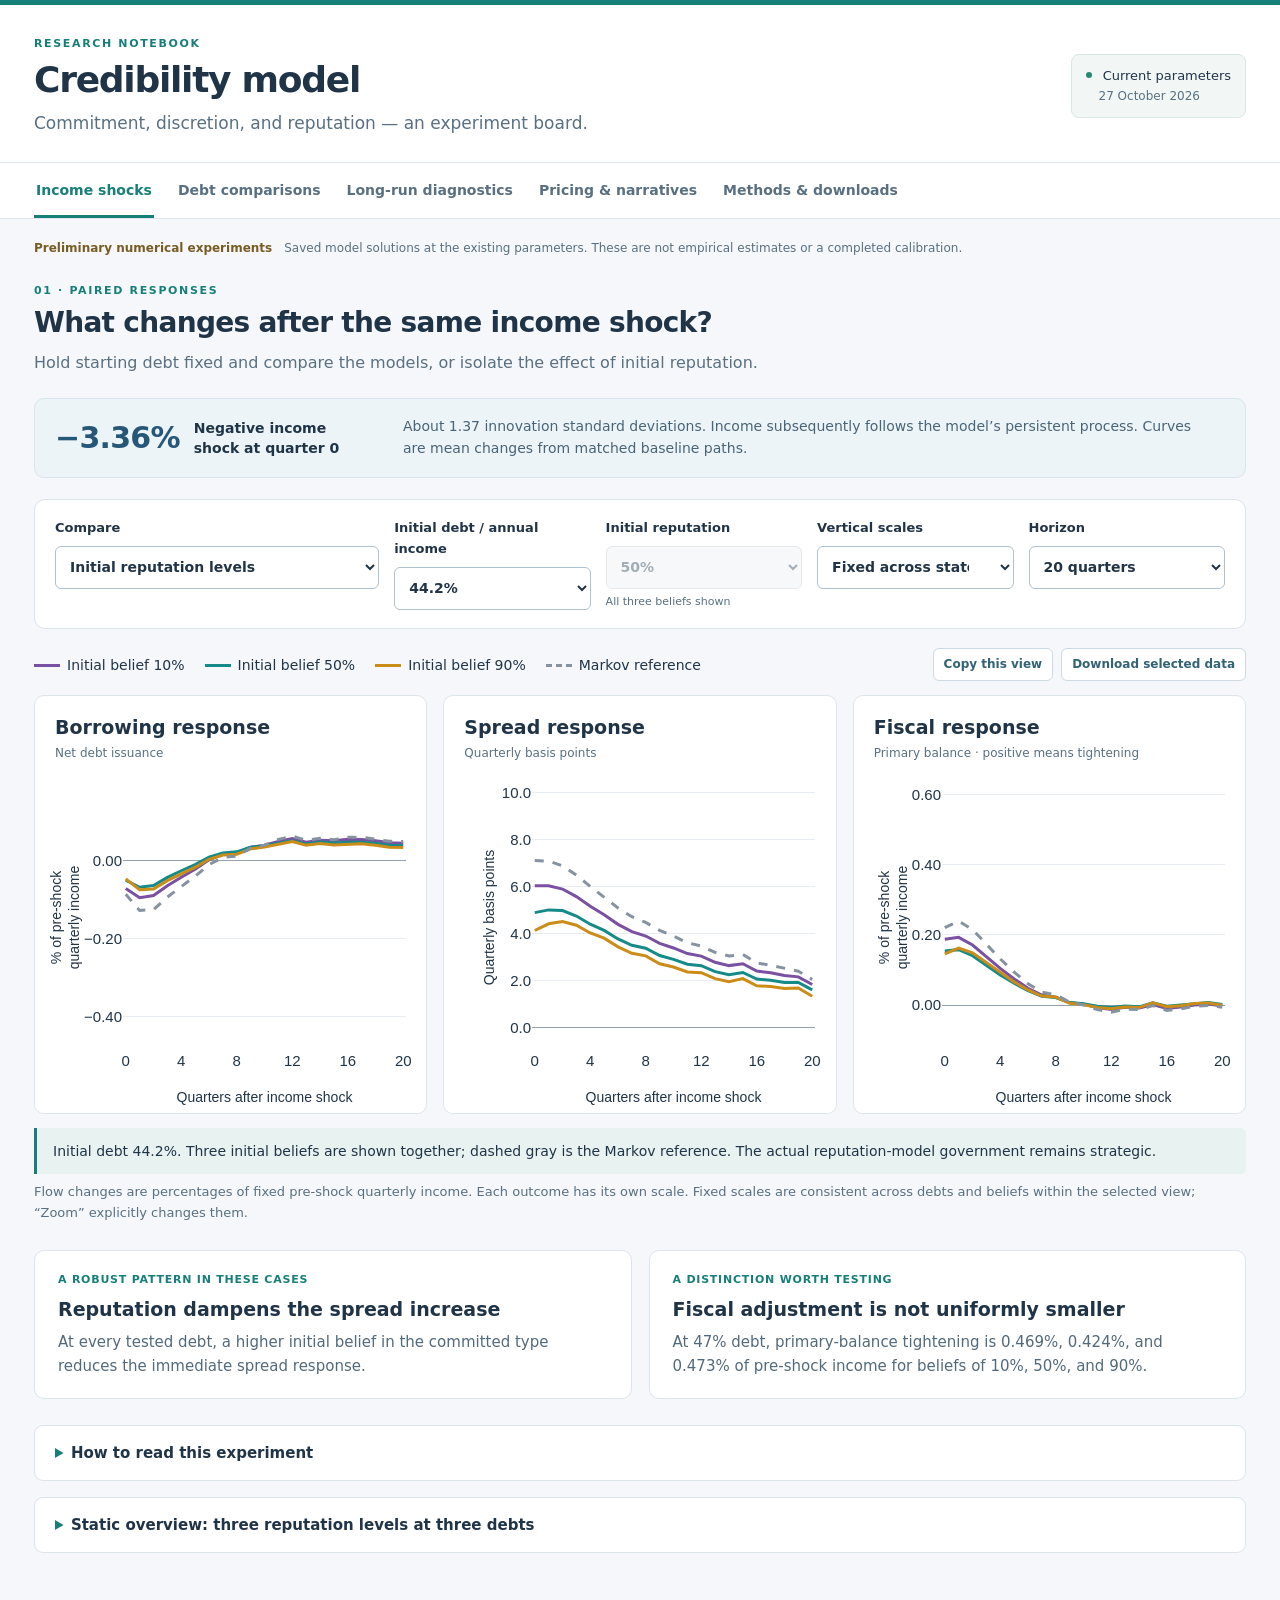
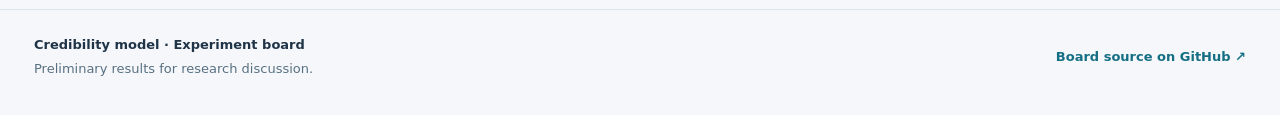
==== index.html @ 77ad1644 "Publish experiment board from 80be990a418547250fc3d5d554dd3ebe5ed566e9" ====
<!doctype html>
<html lang="en">
<head>
  <meta charset="utf-8">
  <meta name="viewport" content="width=device-width, initial-scale=1">
  <meta name="description" content="A research board comparing Ramsey commitment, Markov discretion, and reputation in a sovereign debt model.">
  <title>Credibility model · Experiment board</title>
  <link rel="stylesheet" href="assets/board.css">
  <script defer src="assets/plotly.min.js"></script>
  <script defer src="assets/board.js"></script>
</head>
<body>
  <a class="skip-link" href="#content">Skip to experiments</a>
  <header class="masthead">
    <div class="masthead-inner">
      <div><p class="eyebrow">RESEARCH NOTEBOOK</p><h1>Credibility model</h1><p class="lead">Commitment, discretion, and reputation — an experiment board.</p></div>
      <div class="version"><span class="status-dot"></span> Current parameters <span class="version-date" id="updated-date">27 October 2026</span></div>
    </div>
  </header>
  <nav class="section-nav" aria-label="Experiments">
    <div class="nav-inner" role="tablist" aria-label="Experiment sections">
      <button id="tab-shocks" role="tab" aria-controls="shocks" aria-selected="true" data-section="shocks">Income shocks</button>
      <button id="tab-debt" role="tab" aria-controls="debt-section" aria-selected="false" data-section="debt">Debt comparisons</button>
      <button id="tab-longrun" role="tab" aria-controls="longrun" aria-selected="false" data-section="longrun">Long-run diagnostics</button>
      <button id="tab-pricing" role="tab" aria-controls="pricing" aria-selected="false" data-section="pricing">Pricing &amp; narratives</button>
      <button id="tab-methods" role="tab" aria-controls="methods" aria-selected="false" data-section="methods">Methods &amp; downloads</button>
    </div>
  </nav>
  <main id="content">
    <div class="research-label"><span>Preliminary numerical experiments</span><p>Saved model solutions at the existing parameters. These are not empirical estimates or a completed calibration.</p></div>
    <div id="load-error" class="error" role="alert" hidden>The data could not be loaded. Please reload the page.</div>

    <section id="shocks" class="board-section" role="tabpanel" aria-labelledby="tab-shocks">
      <div class="section-heading"><div><p class="eyebrow">01 · PAIRED RESPONSES</p><h2>What changes after the same income shock?</h2><p>Hold starting debt fixed and compare the models, or isolate the effect of initial reputation.</p></div></div>
      <div class="shock-banner"><div><strong>−3.36%</strong><span>Negative income shock at quarter 0</span></div><p>About 1.37 innovation standard deviations. Income subsequently follows the model’s persistent process. Curves are mean changes from matched baseline paths.</p></div>
      <div class="controls" aria-label="Income shock controls">
        <label for="view">Compare<select id="view"><option value="reputation">Initial reputation levels</option><option value="models">Ramsey, Markov &amp; reputation</option></select></label>
        <label for="debt">Initial debt / annual income<select id="debt" disabled><option>Loading…</option></select></label>
        <label for="prior" id="prior-label">Initial reputation<select id="prior" disabled><option value="10">10%</option><option value="50" selected>50%</option><option value="90">90%</option></select><span class="control-help" id="prior-help">All three beliefs shown</span></label>
        <label for="scale">Vertical scales<select id="scale"><option value="fixed">Fixed across states</option><option value="zoom">Zoom to selected curves</option></select></label>
        <label for="horizon">Horizon<select id="horizon"><option value="20">20 quarters</option><option value="40">40 quarters</option></select></label>
      </div>
      <div class="chart-toolbar"><div class="legend" id="legend" aria-label="Chart legend"></div><div class="chart-actions"><button id="share-view" class="quiet-button" disabled>Copy this view</button><button id="download-selection" class="quiet-button" disabled>Download selected data</button></div></div>
      <div class="charts" aria-busy="true" id="chart-grid">
        <article class="chart-panel"><h3>Borrowing response</h3><p>Net debt issuance</p><div id="borrowing" class="plot" role="img" aria-label="Borrowing responses to the negative income shock"></div></article>
        <article class="chart-panel"><h3>Spread response</h3><p>Quarterly basis points</p><div id="spread" class="plot" role="img" aria-label="Spread responses to the negative income shock"></div></article>
        <article class="chart-panel"><h3>Fiscal response</h3><p>Primary balance · positive means tightening</p><div id="fiscal" class="plot" role="img" aria-label="Primary balance responses to the negative income shock"></div></article>
      </div>
      <p id="selection-summary" class="selection-summary" aria-live="polite">Loading saved responses…</p>
      <p class="units-note">Flow changes are percentages of fixed pre-shock quarterly income. Each outcome has its own scale. Fixed scales are consistent across debts and beliefs within the selected view; “Zoom” explicitly changes them.</p>
      <div class="insight-grid">
        <article class="insight"><span class="small-label">A robust pattern in these cases</span><h3>Reputation dampens the spread increase</h3><p>At every tested debt, a higher initial belief in the committed type reduces the immediate spread response.</p></article>
        <article class="insight"><span class="small-label">A distinction worth testing</span><h3>Fiscal adjustment is not uniformly smaller</h3><p>At 47% debt, primary-balance tightening is 0.469%, 0.424%, and 0.473% of pre-shock income for beliefs of 10%, 50%, and 90%.</p></article>
      </div>
      <details class="method-box"><summary>How to read this experiment</summary><div class="details-content"><p>Initial reputation is the perceived probability of the committed type. The simulated government stays strategic in the reputation model; beliefs update after quarter 0. Changing this belief does not change the government’s actual type.</p><p>Each case uses 2,000 paired paths, common future income draws, and unchanged equilibrium functions. Controls select saved simulations without interpolating between debts or beliefs. The primary resource balance is <em>y − c</em>; the model has no separate tax and government-spending instruments.</p><p>Ramsey preserves inherited commitments and has no implementation noise. Markov and reputation include implementation noise. Ramsey averages over debt-specific promise histories, so debt comparisons do not hold its entire state fixed. Its lowest-debt pool has 78 histories; spread means retain rare tails.</p></div></details>
      <details class="figure-box"><summary>Static overview: three reputation levels at three debts</summary><a href="assets/figures/reputation_by_initial_debt.png" target="_blank" rel="noopener"><img src="assets/figures/reputation_by_initial_debt.png" alt="Nine panels compare initial reputation beliefs of 10, 50, and 90 percent at three starting debts." loading="lazy"></a></details>
    </section>

    <section id="debt-section" class="board-section" role="tabpanel" aria-labelledby="tab-debt" hidden>
      <div class="section-heading"><div><p class="eyebrow">02 · STATE DEPENDENCE</p><h2>How does starting debt change the response?</h2><p>Five debt levels within the central comparison range: 41.9%, 43.0%, 44.2%, 45.8%, and 47.0% of annual income.</p></div></div>
      <div class="insight-grid"><article class="insight"><span class="small-label">Markov and reputation</span><h3>Higher debt amplifies the impact response</h3><p>At 50% initial reputation, higher debt brings a larger initial spread increase, less borrowing, and stronger fiscal tightening across the tested states.</p></article><article class="insight"><span class="small-label">Ramsey</span><h3>The pattern is irregular</h3><p>At 43.0% debt, 97.9% of sampled histories have no immediate issuance change. At 45.8%, initial tightening exceeds that at 47.0%. The economic or numerical cause remains unresolved.</p></article></div>
      <figure class="wide-figure"><a href="assets/figures/income_shock_by_initial_debt.png" target="_blank" rel="noopener"><img src="assets/figures/income_shock_by_initial_debt.png" alt="Borrowing, spread and primary balance responses for five initial debts, with one column per model." loading="lazy"></a><figcaption>Same negative 3.36% income shock. Columns identify models; colors identify initial debt. Reputation starts at 50%.</figcaption></figure>
      <details class="figure-box"><summary>Compare the immediate responses directly</summary><a href="assets/figures/income_shock_impact_by_debt.png" target="_blank" rel="noopener"><img src="assets/figures/income_shock_impact_by_debt.png" alt="Impact responses plotted against the five simulated initial debt levels." loading="lazy"></a></details>
      <details class="figure-box"><summary>Cash financing and consumption</summary><a href="assets/figures/income_shock_fiscal_detail.png" target="_blank" rel="noopener"><img src="assets/figures/income_shock_fiscal_detail.png" alt="Cash financing and consumption responses at three initial debt levels." loading="lazy"></a></details>
      <p class="units-note">Debt changes also change the distribution of inherited Ramsey promises. Exact debt conditioning and the solution grid may matter; the figures do not establish a general monotonicity result.</p>
    </section>

    <section id="longrun" class="board-section" role="tabpanel" aria-labelledby="tab-longrun" hidden>
      <div class="section-heading"><div><p class="eyebrow">03 · SUPPORT &amp; CONVERGENCE</p><h2>Where do the simulated economies spend their time?</h2><p>Long-run diagnostics from different starting debts, incomes, and beliefs.</p></div></div>
      <div class="callout"><strong>Common central debt range: about 40.0–47.7%</strong><p>This is the overlap of the central 90% marginal debt ranges across Ramsey, Markov, and both permanent reputation types.</p></div>
      <div class="table-card"><h3>Long-run numerical means</h3><p>Selected reference starts; final 2,000 of 4,000 quarters across 32 paths.</p><div class="table-scroll"><table><thead><tr><th scope="col">Model / permanent type</th><th scope="col">Mean debt<br><span>% annual income</span></th><th scope="col">Mean spread<br><span>quarterly bp</span></th><th scope="col">Central 90% debt range<br><span>% annual income</span></th></tr></thead><tbody id="longrun-table"></tbody></table></div></div>
      <figure class="wide-figure"><a href="assets/figures/long_run_support_and_conditional_spreads.png" target="_blank" rel="noopener"><img src="assets/figures/long_run_support_and_conditional_spreads.png" alt="Long-run debt distributions and spreads conditional on debt and middle income." loading="lazy"></a><figcaption>The strategic reputation case approaches Markov as its type is learned. The committed-type case remains distinct.</figcaption></figure>
      <details class="method-box"><summary>What convergence does—and does not—establish</summary><div class="details-content"><p>Under common draws, tested initial conditions numerically converge within each regime and permanent type. This is evidence of forgetting the tested starting conditions. It is not a proof of ergodicity, uniqueness, or common support of the full state vector.</p><p>The shock experiment’s 10%, 50%, and 90% initial reputation beliefs describe learning transitions. They are not the strategic government’s asymptotic posterior.</p></div></details>
      <details class="figure-box"><summary>Earlier transition experiment: 500 paired paths</summary><a href="assets/figures/transition_comparison.png" target="_blank" rel="noopener"><img src="assets/figures/transition_comparison.png" alt="Finite-horizon model trajectories and learning paths for different government types." loading="lazy"></a></details>
    </section>

    <section id="pricing" class="board-section" role="tabpanel" aria-labelledby="tab-pricing" hidden>
      <div class="section-heading"><div><p class="eyebrow">04 · TOWARD MEASUREMENT</p><h2>Connect model states to observable behavior</h2><p>State-contingent pricing and an illustrative bridge between type beliefs and delivery.</p></div></div>
      <div class="insight-grid"><article class="insight"><span class="small-label">Prices at a given state</span><h3>Beliefs affect expected spreads</h3><p>At median income and roughly 45% debt, expected strategic-reputation spreads are 28.25, 18.84, and 12.10 quarterly basis points at beliefs of 10%, 50%, and 90%.</p></article><article class="insight"><span class="small-label">Narrative measurement</span><h3>A type belief is not a delivery probability</h3><p>Observable adherence also depends on the policy rule, incentives, state, and implementation noise. No mapping to observed narrative categories has yet been estimated.</p></article></div>
      <figure class="wide-figure"><a href="assets/figures/state_and_measurement_implications.png" target="_blank" rel="noopener"><img src="assets/figures/state_and_measurement_implications.png" alt="Expected spreads by debt at three reputation beliefs and an illustrative comparison of beliefs with delivery probabilities." loading="lazy"></a><figcaption>The delivery band is illustrative. This is a measurement-design exercise, not a fitted narrative credibility index.</figcaption></figure>
      <details class="method-box"><summary>Scope of the pricing result</summary><div class="details-content"><p>The result concerns confidence in the model’s particular committed rule. It is not a universal statement that credibility always lowers spreads. A reversal at 65% debt appears in the state exercise, but that debt level is a rare stress-state counterfactual outside the central range used here.</p></div></details>
    </section>

    <section id="methods" class="board-section" role="tabpanel" aria-labelledby="tab-methods" hidden>
      <div class="section-heading"><div><p class="eyebrow">05 · REPRODUCIBILITY</p><h2>Methods, figures, and data</h2><p>Inspect the experiment definitions and download the outputs behind the board.</p></div></div>
      <div class="method-grid"><article class="method-card"><h3>What remains fixed</h3><p>The supplied parameterization and saved equilibrium functions. No new calibration or equilibrium solve was used for these comparisons.</p></article><article class="method-card"><h3>What is checked</h3><p>Paired accounting identities, equivalence with native simulation paths, Ramsey price promises, and independent reconstruction of impact statistics.</p></article><article class="method-card"><h3>What is uncertain</h3><p>Numerical approximation, rare Ramsey tails, and history-pool sampling. Monte Carlo standard errors exclude parameter and empirical uncertainty.</p></article></div>
      <details class="method-box" open><summary>Definitions and comparability</summary><div class="details-content"><p><strong>Borrowing:</strong> net face issuance, <em>b′ − (1 − δ)b</em>. <strong>Cash financing:</strong> <em>q[b′ − (1 − δ)b]</em>. <strong>Primary resource balance:</strong> <em>y − c</em>. The latter is the fiscal adjustment measure; tax and spending instruments are not separate model choices.</p><p><strong>Units:</strong> debt is scaled by annual income; response flows use fixed pre-shock quarterly income; diagnostic spreads use quarterly basis points. The original slide simulation series uses different spread units and should not be read as these diagnostic basis points.</p><p><strong>Cross-model comparison:</strong> Ramsey has inherited commitment promises and no implementation noise. Markov and reputation include implementation noise. The experiment compares the supplied models rather than isolating commitment while holding every other model feature fixed.</p><p><strong>Income shock:</strong> the middle income node is replaced at impact by the adjacent lower node, a 3.36056% decline (1.367 innovation standard deviations in logs). Future paths use the original discrete transition matrix and coupled draws.</p></div></details>
      <details class="method-box"><summary>Current parameterization</summary><div class="details-content"><p>The model period is a quarter. The values below describe the saved solution used throughout this board.</p><div class="table-scroll"><table class="parameter-table"><thead><tr><th scope="col">Parameter</th><th scope="col">Value</th></tr></thead><tbody id="parameters-table"></tbody></table></div><p id="committed-rule"></p></div></details>
      <div class="downloads-heading"><h3>Download the experiments</h3><p>CSV for analysis, PDF/PNG for discussion, and notes for assumptions and checks. <a href="downloads/experiment-data.zip" download>Download the data bundle (ZIP)</a>.</p></div><div id="downloads" class="download-groups"></div>
      <details class="method-box"><summary>Slide replication and source version</summary><div class="details-content"><p>All nine figure PDFs and two table fragments were reproduced from the supplied solution. Original scatter sampling was unavailable, so the replacement is seeded. The original figures named <em>zeta</em> plot <em>1 − ζ</em> while retaining the source label.</p><dl class="source-meta"><dt>Julia version</dt><dd id="julia-version">1.13.3</dd><dt>Saved solution SHA-256</dt><dd><code id="solution-hash"></code></dd></dl></div></details>
    </section>
  </main>
  <footer><div><strong>Credibility model · Experiment board</strong><p>Preliminary results for research discussion.</p></div><a href="https://github.com/aperaltaalva/credibility-experiments" target="_blank" rel="noopener">Board source on GitHub <span aria-hidden="true">↗</span></a></footer>
  <div id="toast" role="status" aria-live="polite"></div>
</body>
</html>
---- assets/board.css ----
:root{--ink:#203448;--muted:#587082;--line:#dce5eb;--paper:#fff;--bg:#f5f7fa;--accent:#167f79;--soft:#e8f3f1}
*{box-sizing:border-box}html{scroll-behavior:smooth}body{margin:0;background:var(--bg);color:var(--ink);font:16px/1.6 system-ui,-apple-system,BlinkMacSystemFont,"Segoe UI",sans-serif}button,select{font:inherit}a{color:#156f84;text-underline-offset:3px}button,a,select,summary{touch-action:manipulation}button:focus-visible,a:focus-visible,select:focus-visible,summary:focus-visible{outline:3px solid #e2aa35;outline-offset:4px}[hidden]{display:none!important}.skip-link{position:absolute;top:-60px;left:20px;background:#fff;padding:10px;z-index:10}.skip-link:focus{top:10px}
.masthead{background:#fff;border-top:5px solid var(--accent);border-bottom:1px solid var(--line)}.masthead-inner{max-width:1540px;margin:auto;padding:30px 34px 25px;display:flex;justify-content:space-between;gap:25px;align-items:center}.eyebrow{font-size:11px;font-weight:750;letter-spacing:.15em;color:var(--accent);margin:0 0 6px}h1{font-size:36px;line-height:1.15;letter-spacing:-.035em;margin:0 0 10px}h2{font-size:28px;line-height:1.25;letter-spacing:-.025em;margin:0 0 10px}h3{font-size:19px;line-height:1.4;margin:0 0 8px}p{margin:0 0 14px}.lead{font-size:17px;color:var(--muted);margin:0}.version{font-size:13px;white-space:nowrap;background:#f2f7f5;border:1px solid #d9e8e0;border-radius:8px;padding:11px 14px}.version-date{display:block;margin-left:13px;color:var(--muted);font-size:12px}.status-dot{display:inline-block;background:#258a72;width:6px;height:6px;border-radius:50%;margin-right:7px;vertical-align:2px}
.section-nav{position:sticky;top:0;z-index:5;background:rgba(255,255,255,.97);border-bottom:1px solid var(--line)}.nav-inner{max-width:1540px;margin:auto;padding:0 34px;display:flex;gap:22px;overflow:auto}.nav-inner button{border:0;border-bottom:3px solid transparent;background:none;padding:16px 2px 13px;color:var(--muted);white-space:nowrap;font-weight:600;font-size:14px;cursor:pointer}.nav-inner button[aria-selected=true]{color:var(--accent);border-bottom-color:var(--accent)}.nav-inner button:hover{color:var(--ink)}main{max-width:1540px;margin:auto;padding:20px 34px 56px}.research-label{display:flex;gap:12px;align-items:baseline;font-size:12px;margin-bottom:24px;color:var(--muted)}.research-label span{font-weight:700;color:#785c23;white-space:nowrap}.research-label p{margin:0}.section-heading{display:flex;justify-content:space-between;gap:25px;margin:0 0 22px}.section-heading p:last-child{color:var(--muted);margin:0;max-width:900px}.shock-banner{display:flex;align-items:center;gap:28px;background:#edf4f8;border:1px solid #d8e5ee;border-radius:10px;padding:15px 20px;margin-bottom:21px}.shock-banner>div{display:flex;align-items:center;gap:14px;min-width:320px}.shock-banner strong{font-size:30px;letter-spacing:-.025em;font-variant-numeric:tabular-nums;white-space:nowrap;color:#275778}.shock-banner span{font-size:14px;line-height:1.45;font-weight:650;max-width:160px}.shock-banner p{font-size:14px;color:#486477;line-height:1.55;margin:0;max-width:790px}
.controls{display:flex;gap:15px;align-items:flex-start;flex-wrap:wrap;border:1px solid var(--line);border-radius:11px;padding:18px 20px;background:#fff}.controls label{display:block;font-size:13px;font-weight:650;flex:1;min-width:145px}.controls label:first-child{flex:1.65;min-width:225px}.controls label:nth-child(2){min-width:190px}.controls select{display:block;width:100%;min-height:43px;margin-top:7px;padding:8px 28px 8px 10px;border:1px solid #afc0ce;border-radius:6px;color:var(--ink);background:#fff;font-size:14px;cursor:pointer}.controls select:disabled{background:#f3f6f8;color:#7c8c98;border-color:#dae2e8;cursor:default}.control-help{display:block;font-size:11px;color:var(--muted);font-weight:400;margin-top:4px}.chart-toolbar{display:flex;align-items:center;justify-content:space-between;gap:18px;flex-wrap:wrap;margin:18px 0 13px;min-height:35px}.legend{display:flex;gap:20px;flex-wrap:wrap;font-size:14px}.legend span{white-space:nowrap}.swatch{display:inline-block;width:26px;border-top:3px solid;vertical-align:middle;margin-right:7px}.chart-actions{display:flex;gap:8px;flex-wrap:wrap}.quiet-button{color:#316275;font-size:12px;font-weight:600;background:#fff;border:1px solid #cddae3;border-radius:6px;padding:6px 10px;cursor:pointer}.quiet-button:hover{background:#ecf3f7}.quiet-button:disabled{opacity:.45;cursor:default}.charts{display:grid;grid-template-columns:repeat(3,minmax(0,1fr));gap:16px}.chart-panel{background:#fff;border:1px solid var(--line);border-radius:10px;overflow:hidden;min-width:0}.chart-panel h3{margin:18px 20px 0;font-size:19px}.chart-panel>p{color:var(--muted);font-size:12px;line-height:1.4;margin:4px 20px 0;min-height:18px}.plot{width:100%;height:350px}.selection-summary{margin:14px 0 8px;padding:12px 16px;background:var(--soft);border-left:3px solid var(--accent);border-radius:0 5px 5px 0;font-size:14px}.units-note{font-size:13px;color:var(--muted);line-height:1.6;margin:0 0 24px}
.insight-grid{display:grid;grid-template-columns:1fr 1fr;gap:17px;margin:26px 0}.insight{padding:20px 23px;background:#fff;border:1px solid var(--line);border-radius:10px}.small-label{display:block;font-size:11px;font-weight:700;text-transform:uppercase;letter-spacing:.07em;color:var(--accent);margin-bottom:7px}.insight p{font-size:15px;color:#526a7c;margin:0}.insight h3{font-size:19px}.method-box,.figure-box{margin-top:16px;background:#fff;border:1px solid var(--line);border-radius:9px;overflow:hidden}summary{font-weight:650;font-size:15px;cursor:pointer;padding:15px 20px}summary::marker{color:var(--accent)}.details-content{padding:0 22px 7px;color:#4f6679;font-size:15px;max-width:1150px}.details-content strong{color:var(--ink)}.wide-figure{background:#fff;border:1px solid var(--line);border-radius:10px;padding:10px;margin:24px 0;overflow:hidden}.wide-figure img,.figure-box img{display:block;width:100%;height:auto}.wide-figure figcaption{font-size:13px;color:var(--muted);padding:8px 13px 5px}.figure-box>a{display:block;padding:0 10px 10px}.callout{background:var(--soft);border:1px solid #d0e4df;border-radius:10px;padding:18px 23px;margin:25px 0}.callout strong{font-size:20px;font-weight:650}.callout p{margin:5px 0 0;font-size:15px;color:#52706f}.table-card{border:1px solid var(--line);border-radius:10px;background:#fff;padding:23px;margin:25px 0}.table-card>p{font-size:14px;color:var(--muted)}.table-scroll{overflow:auto}table{border-collapse:collapse;width:100%;font-variant-numeric:tabular-nums;text-align:right;font-size:15px}th,td{padding:13px 16px;border-bottom:1px solid #e3e9ee}th{background:#f4f7fa;font-weight:650;line-height:1.4;font-size:14px}th span{font-size:12px;font-weight:400;color:var(--muted)}th:first-child,td:first-child{text-align:left}tbody tr:last-child td{border-bottom:0}.method-grid{display:grid;grid-template-columns:repeat(3,1fr);gap:18px;margin:24px 0}.method-card{border-top:3px solid #bed5de;background:white;padding:20px 22px;border-radius:0 0 9px 9px}.method-card p{color:var(--muted);font-size:15px;margin:0}.downloads-heading{margin:32px 0 19px}.downloads-heading h3{font-size:23px}.downloads-heading p{color:var(--muted);font-size:15px}.download-groups{display:grid;grid-template-columns:repeat(2,minmax(0,1fr));gap:18px}.download-group{background:#fff;border:1px solid var(--line);border-radius:10px;padding:20px 22px}.download-group h4{font-size:16px;margin:0 0 12px}.download-group ul{padding:0;margin:0;list-style:none}.download-group li{border-top:1px solid #edf1f4}.download-group a{display:flex;gap:15px;justify-content:space-between;align-items:center;padding:10px 0;font-size:14px;text-decoration:none}.download-group a:hover span:first-child{text-decoration:underline}.file-kind{font-size:10px;font-weight:750;letter-spacing:.06em;color:#6a7f8f;border:1px solid #dce5eb;padding:2px 5px;border-radius:3px;flex-shrink:0}.source-meta{display:grid;grid-template-columns:180px 1fr;gap:12px;font-size:13px}.source-meta dt{font-weight:600}.source-meta dd{margin:0}.source-meta code{word-break:break-all;font-size:12px}.error{background:#fff2ee;border:1px solid #e0a18f;color:#85452f;padding:15px 20px;border-radius:8px;margin:0 0 20px}footer{display:flex;justify-content:space-between;gap:25px;max-width:1540px;margin:auto;border-top:1px solid var(--line);padding:25px 34px 35px;font-size:13px;color:var(--muted)}footer strong{color:var(--ink);font-size:13px}footer p{margin:3px 0 0}footer>a{align-self:center;font-weight:600;text-decoration:none}#toast{position:fixed;bottom:25px;left:50%;transform:translateX(-50%);background:#203448;color:white;border-radius:7px;padding:10px 18px;font-size:14px;z-index:20;box-shadow:0 6px 30px #10253b25;opacity:0;pointer-events:none;transition:opacity .15s}#toast.visible{opacity:1}
@media(min-width:1450px){.plot{height:385px}}@media(max-width:1100px){.masthead-inner{padding:25px 24px}.nav-inner{padding:0 24px;gap:20px}main{padding:20px 24px 45px}.charts{grid-template-columns:1fr;max-width:850px;margin:0 auto}.chart-panel h3{font-size:20px}.chart-panel>p{font-size:13px}.plot{height:350px}.shock-banner{align-items:flex-start}.shock-banner>div{min-width:260px}.controls label{flex:1 1 26%}.controls label:first-child{flex:1 1 43%}.controls label:nth-child(2){flex:1 1 42%}.method-grid{grid-template-columns:1fr}.research-label{display:block}.research-label p{margin-top:2px}.legend{font-size:14px}.chart-toolbar{gap:12px}.source-meta{grid-template-columns:1fr}.source-meta dd{margin-top:-9px}footer{padding:24px}}
@media(max-width:650px){h1{font-size:30px}h2{font-size:25px}.masthead-inner{padding:22px 18px;display:block}.version{display:inline-flex;gap:6px;padding:5px 9px;margin-top:16px;align-items:center;font-size:11px}.version-date{display:inline;margin-left:7px;font-size:11px}.status-dot{margin:0}.lead{font-size:15px}.nav-inner{padding:0 18px;gap:18px}.nav-inner button{font-size:13px;padding:14px 0 11px}main{padding:16px 17px 35px}.research-label{font-size:11px;margin-bottom:22px}.shock-banner{display:block;padding:14px 17px}.shock-banner>div{min-width:0;margin-bottom:9px}.shock-banner strong{font-size:29px}.shock-banner span{max-width:none;font-size:13px}.shock-banner p{font-size:13px}.controls{padding:15px;gap:12px}.controls label,.controls label:first-child,.controls label:nth-child(2){flex:1 1 45%;min-width:130px;font-size:12px}.controls label:first-child{flex-basis:100%}.controls select{font-size:13px}.control-help{font-size:10px}.chart-toolbar{margin-top:17px}.legend{gap:9px 15px;font-size:12px}.swatch{width:19px;margin-right:5px}.chart-actions{gap:7px}.plot{height:335px}.chart-panel h3{font-size:19px}.chart-panel>p{font-size:11px}.insight-grid,.download-groups{grid-template-columns:1fr}.insight{padding:18px 20px}.insight p{font-size:14px}.insight h3{font-size:18px}.selection-summary{font-size:13px}.units-note{font-size:12px}.table-card{padding:17px 10px}.table-card>h3,.table-card>p{padding:0 6px}table{min-width:650px}th,td{padding:12px 13px}.callout{padding:17px}.callout strong{font-size:18px}.callout p{font-size:14px}.wide-figure{padding:3px}.wide-figure figcaption{font-size:12px;padding:7px 10px}.details-content{font-size:14px;padding:0 18px 5px}summary{font-size:14px;padding:14px 17px}footer{padding:23px 18px;display:block}footer>a{display:inline-block;margin-top:15px}}
.parameter-table{max-width:760px;min-width:0;margin-bottom:18px}.parameter-table th,.parameter-table td{padding:9px 14px}
@media(prefers-reduced-motion:reduce){html{scroll-behavior:auto}*{transition:none!important}}
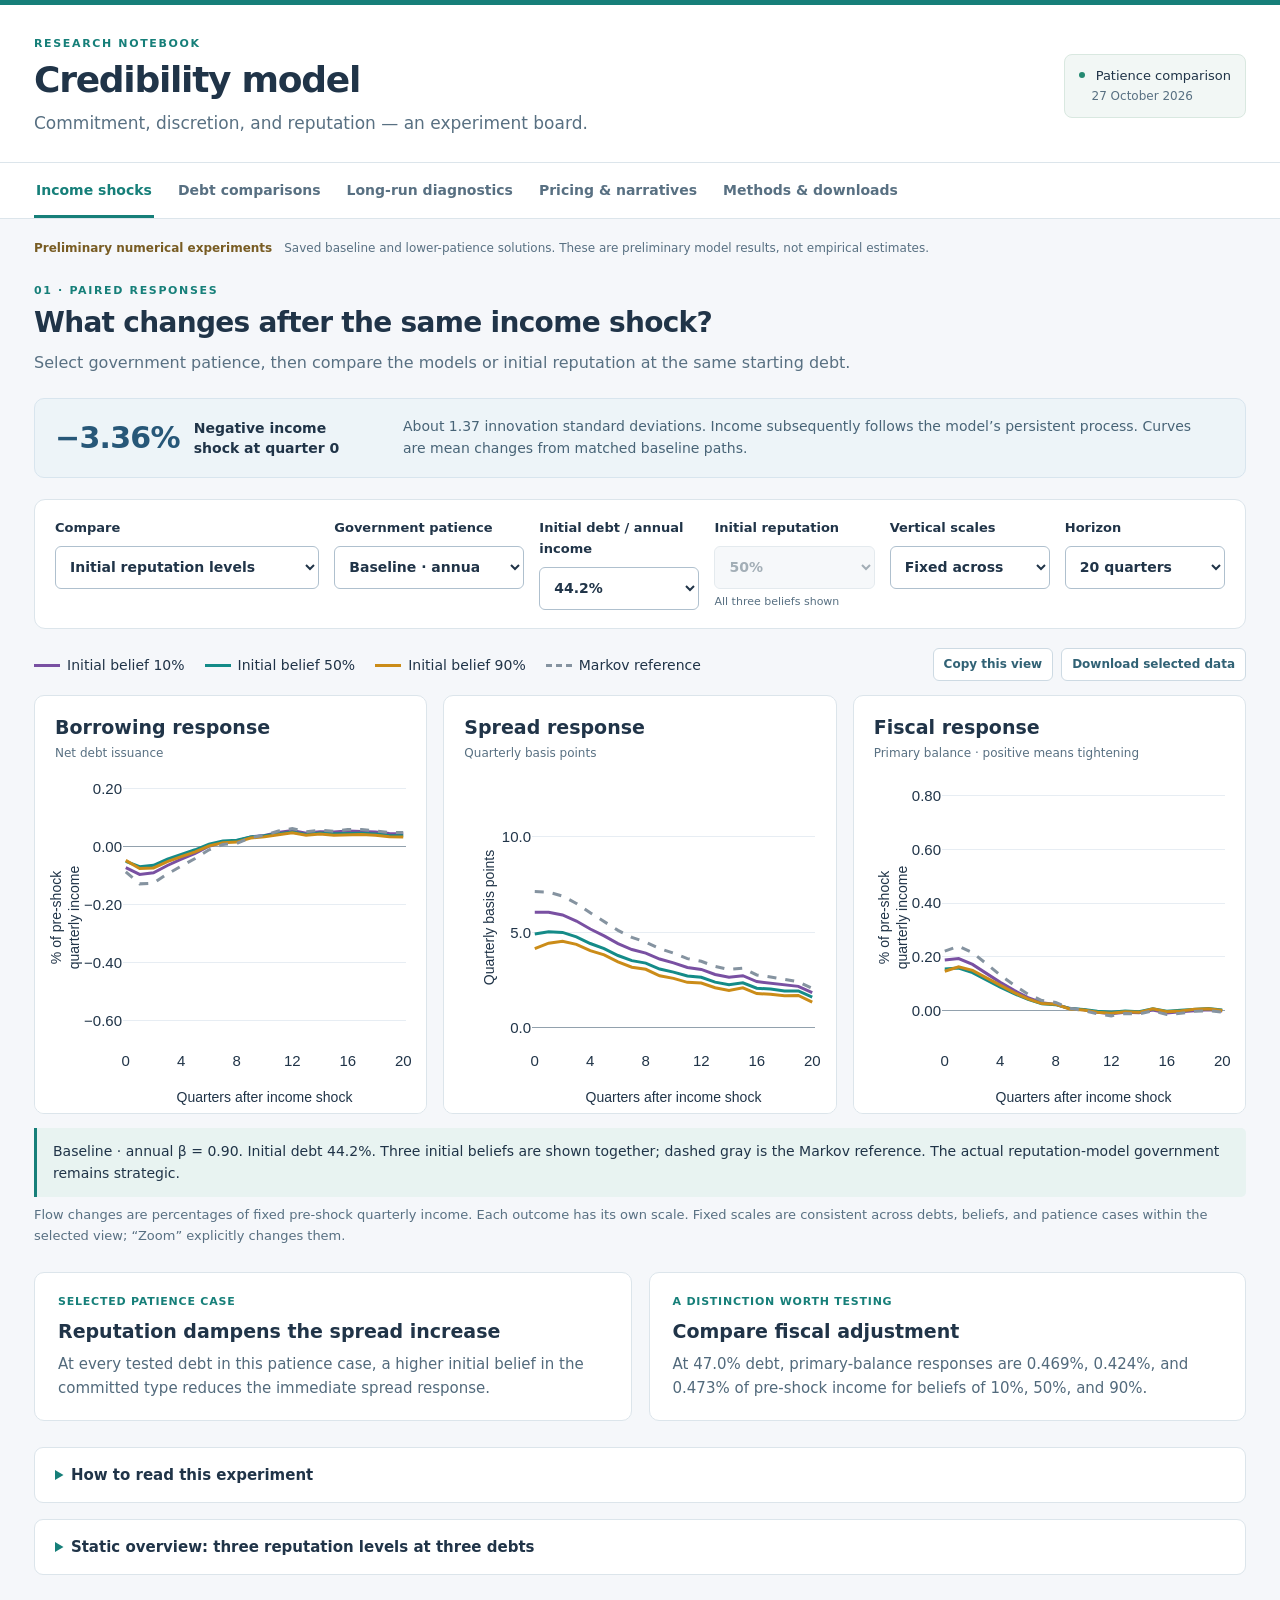
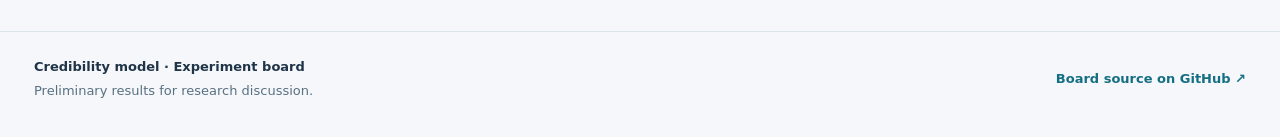
==== commit 5e0f8a93: "Publish experiment board from 41650ba897b3ca0340942efc515d532730ca6b58" ====
--- a/index.html
+++ b/index.html
@@ -14,7 +14,7 @@
   <header class="masthead">
     <div class="masthead-inner">
       <div><p class="eyebrow">RESEARCH NOTEBOOK</p><h1>Credibility model</h1><p class="lead">Commitment, discretion, and reputation — an experiment board.</p></div>
-      <div class="version"><span class="status-dot"></span> Current parameters <span class="version-date" id="updated-date">27 October 2026</span></div>
+      <div class="version"><span class="status-dot"></span> Patience comparison <span class="version-date" id="updated-date">27 October 2026</span></div>
     </div>
   </header>
   <nav class="section-nav" aria-label="Experiments">
@@ -27,17 +27,18 @@
     </div>
   </nav>
   <main id="content">
-    <div class="research-label"><span>Preliminary numerical experiments</span><p>Saved model solutions at the existing parameters. These are not empirical estimates or a completed calibration.</p></div>
+    <div class="research-label"><span>Preliminary numerical experiments</span><p>Saved baseline and lower-patience solutions. These are preliminary model results, not empirical estimates.</p></div>
     <div id="load-error" class="error" role="alert" hidden>The data could not be loaded. Please reload the page.</div>
 
     <section id="shocks" class="board-section" role="tabpanel" aria-labelledby="tab-shocks">
-      <div class="section-heading"><div><p class="eyebrow">01 · PAIRED RESPONSES</p><h2>What changes after the same income shock?</h2><p>Hold starting debt fixed and compare the models, or isolate the effect of initial reputation.</p></div></div>
+      <div class="section-heading"><div><p class="eyebrow">01 · PAIRED RESPONSES</p><h2>What changes after the same income shock?</h2><p>Select government patience, then compare the models or initial reputation at the same starting debt.</p></div></div>
       <div class="shock-banner"><div><strong>−3.36%</strong><span>Negative income shock at quarter 0</span></div><p>About 1.37 innovation standard deviations. Income subsequently follows the model’s persistent process. Curves are mean changes from matched baseline paths.</p></div>
       <div class="controls" aria-label="Income shock controls">
         <label for="view">Compare<select id="view"><option value="reputation">Initial reputation levels</option><option value="models">Ramsey, Markov &amp; reputation</option></select></label>
+        <label for="patience">Government patience<select id="patience" disabled><option>Loading…</option></select></label>
         <label for="debt">Initial debt / annual income<select id="debt" disabled><option>Loading…</option></select></label>
         <label for="prior" id="prior-label">Initial reputation<select id="prior" disabled><option value="10">10%</option><option value="50" selected>50%</option><option value="90">90%</option></select><span class="control-help" id="prior-help">All three beliefs shown</span></label>
-        <label for="scale">Vertical scales<select id="scale"><option value="fixed">Fixed across states</option><option value="zoom">Zoom to selected curves</option></select></label>
+        <label for="scale">Vertical scales<select id="scale"><option value="fixed">Fixed across cases</option><option value="zoom">Zoom to selected curves</option></select></label>
         <label for="horizon">Horizon<select id="horizon"><option value="20">20 quarters</option><option value="40">40 quarters</option></select></label>
       </div>
       <div class="chart-toolbar"><div class="legend" id="legend" aria-label="Chart legend"></div><div class="chart-actions"><button id="share-view" class="quiet-button" disabled>Copy this view</button><button id="download-selection" class="quiet-button" disabled>Download selected data</button></div></div>
@@ -47,26 +48,29 @@
         <article class="chart-panel"><h3>Fiscal response</h3><p>Primary balance · positive means tightening</p><div id="fiscal" class="plot" role="img" aria-label="Primary balance responses to the negative income shock"></div></article>
       </div>
       <p id="selection-summary" class="selection-summary" aria-live="polite">Loading saved responses…</p>
-      <p class="units-note">Flow changes are percentages of fixed pre-shock quarterly income. Each outcome has its own scale. Fixed scales are consistent across debts and beliefs within the selected view; “Zoom” explicitly changes them.</p>
+      <p class="units-note">Flow changes are percentages of fixed pre-shock quarterly income. Each outcome has its own scale. Fixed scales are consistent across debts, beliefs, and patience cases within the selected view; “Zoom” explicitly changes them.</p>
       <div class="insight-grid">
-        <article class="insight"><span class="small-label">A robust pattern in these cases</span><h3>Reputation dampens the spread increase</h3><p>At every tested debt, a higher initial belief in the committed type reduces the immediate spread response.</p></article>
-        <article class="insight"><span class="small-label">A distinction worth testing</span><h3>Fiscal adjustment is not uniformly smaller</h3><p>At 47% debt, primary-balance tightening is 0.469%, 0.424%, and 0.473% of pre-shock income for beliefs of 10%, 50%, and 90%.</p></article>
+        <article class="insight"><span class="small-label">Selected patience case</span><h3 id="spread-insight-title">Reputation and the spread response</h3><p id="spread-insight-text">Loading the selected patience case…</p></article>
+        <article class="insight"><span class="small-label">A distinction worth testing</span><h3>Compare fiscal adjustment</h3><p id="fiscal-insight-text">Loading the selected patience case…</p></article>
       </div>
-      <details class="method-box"><summary>How to read this experiment</summary><div class="details-content"><p>Initial reputation is the perceived probability of the committed type. The simulated government stays strategic in the reputation model; beliefs update after quarter 0. Changing this belief does not change the government’s actual type.</p><p>Each case uses 2,000 paired paths, common future income draws, and unchanged equilibrium functions. Controls select saved simulations without interpolating between debts or beliefs. The primary resource balance is <em>y − c</em>; the model has no separate tax and government-spending instruments.</p><p>Ramsey preserves inherited commitments and has no implementation noise. Markov and reputation include implementation noise. Ramsey averages over debt-specific promise histories, so debt comparisons do not hold its entire state fixed. Its lowest-debt pool has 78 histories; spread means retain rare tails.</p></div></details>
-      <details class="figure-box"><summary>Static overview: three reputation levels at three debts</summary><a href="assets/figures/reputation_by_initial_debt.png" target="_blank" rel="noopener"><img src="assets/figures/reputation_by_initial_debt.png" alt="Nine panels compare initial reputation beliefs of 10, 50, and 90 percent at three starting debts." loading="lazy"></a></details>
+      <details class="method-box"><summary>How to read this experiment</summary><div class="details-content"><p>Initial reputation is the perceived probability of the committed type. The simulated government stays strategic in the reputation model; beliefs update after quarter 0. Changing this belief does not change the government’s actual type.</p><p>Each case uses 2,000 paired paths and common future income draws. The baseline uses annual β = 0.90; the lower-patience case uses annual β = 0.85, with equilibrium policies and prices solved again. All other primitives and the committed rule stay fixed. Controls select saved simulations without interpolating between debts or beliefs. The primary resource balance is <em>y − c</em>; the model has no separate tax and government-spending instruments.</p><p>Ramsey preserves inherited commitments and has no implementation noise. Markov and reputation include implementation noise. Ramsey averages over debt-specific promise histories, so debt comparisons do not hold its entire state fixed. <span id="ramsey-history-note">Its lowest-debt pool has 78 histories; spread means retain rare tails.</span></p></div></details>
+      <details class="figure-box" id="reputation-figure"><summary>Static overview: three reputation levels at three debts</summary><a href="assets/figures/reputation_by_initial_debt.png" target="_blank" rel="noopener"><img src="assets/figures/reputation_by_initial_debt.png" alt="Nine panels compare initial reputation beliefs of 10, 50, and 90 percent at three starting debts." loading="lazy"></a></details>
     </section>
 
     <section id="debt-section" class="board-section" role="tabpanel" aria-labelledby="tab-debt" hidden>
-      <div class="section-heading"><div><p class="eyebrow">02 · STATE DEPENDENCE</p><h2>How does starting debt change the response?</h2><p>Five debt levels within the central comparison range: 41.9%, 43.0%, 44.2%, 45.8%, and 47.0% of annual income.</p></div></div>
-      <div class="insight-grid"><article class="insight"><span class="small-label">Markov and reputation</span><h3>Higher debt amplifies the impact response</h3><p>At 50% initial reputation, higher debt brings a larger initial spread increase, less borrowing, and stronger fiscal tightening across the tested states.</p></article><article class="insight"><span class="small-label">Ramsey</span><h3>The pattern is irregular</h3><p>At 43.0% debt, 97.9% of sampled histories have no immediate issuance change. At 45.8%, initial tightening exceeds that at 47.0%. The economic or numerical cause remains unresolved.</p></article></div>
-      <figure class="wide-figure"><a href="assets/figures/income_shock_by_initial_debt.png" target="_blank" rel="noopener"><img src="assets/figures/income_shock_by_initial_debt.png" alt="Borrowing, spread and primary balance responses for five initial debts, with one column per model." loading="lazy"></a><figcaption>Same negative 3.36% income shock. Columns identify models; colors identify initial debt. Reputation starts at 50%.</figcaption></figure>
-      <details class="figure-box"><summary>Compare the immediate responses directly</summary><a href="assets/figures/income_shock_impact_by_debt.png" target="_blank" rel="noopener"><img src="assets/figures/income_shock_impact_by_debt.png" alt="Impact responses plotted against the five simulated initial debt levels." loading="lazy"></a></details>
-      <details class="figure-box"><summary>Cash financing and consumption</summary><a href="assets/figures/income_shock_fiscal_detail.png" target="_blank" rel="noopener"><img src="assets/figures/income_shock_fiscal_detail.png" alt="Cash financing and consumption responses at three initial debt levels." loading="lazy"></a></details>
+      <div class="section-heading"><div><p class="eyebrow">02 · STATE DEPENDENCE</p><h2>How does starting debt change the response?</h2><p>Five shared starting debt levels: 41.9%, 43.0%, 44.2%, 45.8%, and 47.0% of annual income.</p></div></div>
+      <div class="controls debt-controls"><label for="debt-patience">Government patience<select id="debt-patience" disabled><option>Loading…</option></select></label></div>
+      <p id="debt-case-note" class="selection-summary">Loading the selected patience case…</p>
+      <p id="debt-figures-pending" class="units-note" hidden>Static figures are not included for this case. The Income shocks tab contains its response charts at all five debts.</p>
+      <div class="insight-grid" id="baseline-debt-insights"><article class="insight"><span class="small-label">Markov and reputation</span><h3>Higher debt amplifies the impact response</h3><p>At 50% initial reputation, higher debt brings a larger initial spread increase, less borrowing, and stronger fiscal tightening across the tested states.</p></article><article class="insight"><span class="small-label">Ramsey</span><h3>The pattern is irregular</h3><p>At 43.0% debt, 97.9% of sampled histories have no immediate issuance change. At 45.8%, initial tightening exceeds that at 47.0%. The economic or numerical cause remains unresolved.</p></article></div>
+      <figure class="wide-figure" id="debt-paths-figure"><a href="assets/figures/income_shock_by_initial_debt.png" target="_blank" rel="noopener"><img src="assets/figures/income_shock_by_initial_debt.png" alt="Borrowing, spread and primary balance responses for five initial debts, with one column per model." loading="lazy"></a><figcaption>Same negative 3.36% income shock. Columns identify models; colors identify initial debt. Reputation starts at 50%.</figcaption></figure>
+      <details class="figure-box" id="debt-impact-figure"><summary>Compare the immediate responses directly</summary><a href="assets/figures/income_shock_impact_by_debt.png" target="_blank" rel="noopener"><img src="assets/figures/income_shock_impact_by_debt.png" alt="Impact responses plotted against the five simulated initial debt levels." loading="lazy"></a></details>
+      <details class="figure-box" id="fiscal-detail-figure"><summary>Cash financing and consumption</summary><a href="assets/figures/income_shock_fiscal_detail.png" target="_blank" rel="noopener"><img src="assets/figures/income_shock_fiscal_detail.png" alt="Cash financing and consumption responses at three initial debt levels." loading="lazy"></a></details>
       <p class="units-note">Debt changes also change the distribution of inherited Ramsey promises. Exact debt conditioning and the solution grid may matter; the figures do not establish a general monotonicity result.</p>
     </section>
 
     <section id="longrun" class="board-section" role="tabpanel" aria-labelledby="tab-longrun" hidden>
-      <div class="section-heading"><div><p class="eyebrow">03 · SUPPORT &amp; CONVERGENCE</p><h2>Where do the simulated economies spend their time?</h2><p>Long-run diagnostics from different starting debts, incomes, and beliefs.</p></div></div>
+      <div class="section-heading"><div><p class="eyebrow">03 · SUPPORT &amp; CONVERGENCE</p><h2>Where do the simulated economies spend their time?</h2><p>Baseline annual β = 0.90. Long-run diagnostics from different starting debts, incomes, and beliefs.</p></div></div>
       <div class="callout"><strong>Common central debt range: about 40.0–47.7%</strong><p>This is the overlap of the central 90% marginal debt ranges across Ramsey, Markov, and both permanent reputation types.</p></div>
       <div class="table-card"><h3>Long-run numerical means</h3><p>Selected reference starts; final 2,000 of 4,000 quarters across 32 paths.</p><div class="table-scroll"><table><thead><tr><th scope="col">Model / permanent type</th><th scope="col">Mean debt<br><span>% annual income</span></th><th scope="col">Mean spread<br><span>quarterly bp</span></th><th scope="col">Central 90% debt range<br><span>% annual income</span></th></tr></thead><tbody id="longrun-table"></tbody></table></div></div>
       <figure class="wide-figure"><a href="assets/figures/long_run_support_and_conditional_spreads.png" target="_blank" rel="noopener"><img src="assets/figures/long_run_support_and_conditional_spreads.png" alt="Long-run debt distributions and spreads conditional on debt and middle income." loading="lazy"></a><figcaption>The strategic reputation case approaches Markov as its type is learned. The committed-type case remains distinct.</figcaption></figure>
@@ -75,7 +79,7 @@
     </section>
 
     <section id="pricing" class="board-section" role="tabpanel" aria-labelledby="tab-pricing" hidden>
-      <div class="section-heading"><div><p class="eyebrow">04 · TOWARD MEASUREMENT</p><h2>Connect model states to observable behavior</h2><p>State-contingent pricing and an illustrative bridge between type beliefs and delivery.</p></div></div>
+      <div class="section-heading"><div><p class="eyebrow">04 · TOWARD MEASUREMENT</p><h2>Connect model states to observable behavior</h2><p>Baseline annual β = 0.90. State-contingent pricing and an illustrative bridge between type beliefs and delivery.</p></div></div>
       <div class="insight-grid"><article class="insight"><span class="small-label">Prices at a given state</span><h3>Beliefs affect expected spreads</h3><p>At median income and roughly 45% debt, expected strategic-reputation spreads are 28.25, 18.84, and 12.10 quarterly basis points at beliefs of 10%, 50%, and 90%.</p></article><article class="insight"><span class="small-label">Narrative measurement</span><h3>A type belief is not a delivery probability</h3><p>Observable adherence also depends on the policy rule, incentives, state, and implementation noise. No mapping to observed narrative categories has yet been estimated.</p></article></div>
       <figure class="wide-figure"><a href="assets/figures/state_and_measurement_implications.png" target="_blank" rel="noopener"><img src="assets/figures/state_and_measurement_implications.png" alt="Expected spreads by debt at three reputation beliefs and an illustrative comparison of beliefs with delivery probabilities." loading="lazy"></a><figcaption>The delivery band is illustrative. This is a measurement-design exercise, not a fitted narrative credibility index.</figcaption></figure>
       <details class="method-box"><summary>Scope of the pricing result</summary><div class="details-content"><p>The result concerns confidence in the model’s particular committed rule. It is not a universal statement that credibility always lowers spreads. A reversal at 65% debt appears in the state exercise, but that debt level is a rare stress-state counterfactual outside the central range used here.</p></div></details>
@@ -83,11 +87,11 @@
 
     <section id="methods" class="board-section" role="tabpanel" aria-labelledby="tab-methods" hidden>
       <div class="section-heading"><div><p class="eyebrow">05 · REPRODUCIBILITY</p><h2>Methods, figures, and data</h2><p>Inspect the experiment definitions and download the outputs behind the board.</p></div></div>
-      <div class="method-grid"><article class="method-card"><h3>What remains fixed</h3><p>The supplied parameterization and saved equilibrium functions. No new calibration or equilibrium solve was used for these comparisons.</p></article><article class="method-card"><h3>What is checked</h3><p>Paired accounting identities, equivalence with native simulation paths, Ramsey price promises, and independent reconstruction of impact statistics.</p></article><article class="method-card"><h3>What is uncertain</h3><p>Numerical approximation, rare Ramsey tails, and history-pool sampling. Monte Carlo standard errors exclude parameter and empirical uncertainty.</p></article></div>
+      <div class="method-grid"><article class="method-card"><h3>What changes</h3><p>Income-shock and debt charts compare annual discount factors of 0.90 and 0.85. The lower-patience equilibria are solved again, with all other primitives and the committed rule fixed. Long-run, pricing, and slide results retain the baseline.</p></article><article class="method-card"><h3>What is checked</h3><p>Paired accounting identities, equivalence with native simulation paths, Ramsey price promises, and independent reconstruction of impact statistics.</p></article><article class="method-card"><h3>What is uncertain</h3><p>Numerical approximation, rare Ramsey tails, and history-pool sampling. Monte Carlo standard errors exclude parameter and empirical uncertainty.</p></article></div>
       <details class="method-box" open><summary>Definitions and comparability</summary><div class="details-content"><p><strong>Borrowing:</strong> net face issuance, <em>b′ − (1 − δ)b</em>. <strong>Cash financing:</strong> <em>q[b′ − (1 − δ)b]</em>. <strong>Primary resource balance:</strong> <em>y − c</em>. The latter is the fiscal adjustment measure; tax and spending instruments are not separate model choices.</p><p><strong>Units:</strong> debt is scaled by annual income; response flows use fixed pre-shock quarterly income; diagnostic spreads use quarterly basis points. The original slide simulation series uses different spread units and should not be read as these diagnostic basis points.</p><p><strong>Cross-model comparison:</strong> Ramsey has inherited commitment promises and no implementation noise. Markov and reputation include implementation noise. The experiment compares the supplied models rather than isolating commitment while holding every other model feature fixed.</p><p><strong>Income shock:</strong> the middle income node is replaced at impact by the adjacent lower node, a 3.36056% decline (1.367 innovation standard deviations in logs). Future paths use the original discrete transition matrix and coupled draws.</p></div></details>
-      <details class="method-box"><summary>Current parameterization</summary><div class="details-content"><p>The model period is a quarter. The values below describe the saved solution used throughout this board.</p><div class="table-scroll"><table class="parameter-table"><thead><tr><th scope="col">Parameter</th><th scope="col">Value</th></tr></thead><tbody id="parameters-table"></tbody></table></div><p id="committed-rule"></p></div></details>
+      <details class="method-box"><summary>Baseline parameterization and patience change</summary><div class="details-content"><p>The model period is a quarter. The table describes the baseline solution. Lower patience changes only β from 0.90<sup>1/4</sup> ≈ 0.974004 to 0.85<sup>1/4</sup> ≈ 0.960185. The lower-patience metadata download records the new solution and checks.</p><div class="table-scroll"><table class="parameter-table"><thead><tr><th scope="col">Parameter</th><th scope="col">Value</th></tr></thead><tbody id="parameters-table"></tbody></table></div><p id="committed-rule"></p></div></details>
       <div class="downloads-heading"><h3>Download the experiments</h3><p>CSV for analysis, PDF/PNG for discussion, and notes for assumptions and checks. <a href="downloads/experiment-data.zip" download>Download the data bundle (ZIP)</a>.</p></div><div id="downloads" class="download-groups"></div>
-      <details class="method-box"><summary>Slide replication and source version</summary><div class="details-content"><p>All nine figure PDFs and two table fragments were reproduced from the supplied solution. Original scatter sampling was unavailable, so the replacement is seeded. The original figures named <em>zeta</em> plot <em>1 − ζ</em> while retaining the source label.</p><dl class="source-meta"><dt>Julia version</dt><dd id="julia-version">1.13.3</dd><dt>Saved solution SHA-256</dt><dd><code id="solution-hash"></code></dd></dl></div></details>
+      <details class="method-box"><summary>Slide replication and source version</summary><div class="details-content"><p>All nine figure PDFs and two table fragments were reproduced from the supplied baseline solution (annual β = 0.90). Original scatter sampling was unavailable, so the replacement is seeded. The original figures named <em>zeta</em> plot <em>1 − ζ</em> while retaining the source label.</p><dl class="source-meta"><dt>Julia version</dt><dd id="julia-version">1.13.3</dd><dt>Baseline solution SHA-256</dt><dd><code id="solution-hash"></code></dd></dl></div></details>
     </section>
   </main>
   <footer><div><strong>Credibility model · Experiment board</strong><p>Preliminary results for research discussion.</p></div><a href="https://github.com/aperaltaalva/credibility-experiments" target="_blank" rel="noopener">Board source on GitHub <span aria-hidden="true">↗</span></a></footer>
--- a/assets/board.css
+++ b/assets/board.css
@@ -8,3 +8,5 @@
 @media(max-width:650px){h1{font-size:30px}h2{font-size:25px}.masthead-inner{padding:22px 18px;display:block}.version{display:inline-flex;gap:6px;padding:5px 9px;margin-top:16px;align-items:center;font-size:11px}.version-date{display:inline;margin-left:7px;font-size:11px}.status-dot{margin:0}.lead{font-size:15px}.nav-inner{padding:0 18px;gap:18px}.nav-inner button{font-size:13px;padding:14px 0 11px}main{padding:16px 17px 35px}.research-label{font-size:11px;margin-bottom:22px}.shock-banner{display:block;padding:14px 17px}.shock-banner>div{min-width:0;margin-bottom:9px}.shock-banner strong{font-size:29px}.shock-banner span{max-width:none;font-size:13px}.shock-banner p{font-size:13px}.controls{padding:15px;gap:12px}.controls label,.controls label:first-child,.controls label:nth-child(2){flex:1 1 45%;min-width:130px;font-size:12px}.controls label:first-child{flex-basis:100%}.controls select{font-size:13px}.control-help{font-size:10px}.chart-toolbar{margin-top:17px}.legend{gap:9px 15px;font-size:12px}.swatch{width:19px;margin-right:5px}.chart-actions{gap:7px}.plot{height:335px}.chart-panel h3{font-size:19px}.chart-panel>p{font-size:11px}.insight-grid,.download-groups{grid-template-columns:1fr}.insight{padding:18px 20px}.insight p{font-size:14px}.insight h3{font-size:18px}.selection-summary{font-size:13px}.units-note{font-size:12px}.table-card{padding:17px 10px}.table-card>h3,.table-card>p{padding:0 6px}table{min-width:650px}th,td{padding:12px 13px}.callout{padding:17px}.callout strong{font-size:18px}.callout p{font-size:14px}.wide-figure{padding:3px}.wide-figure figcaption{font-size:12px;padding:7px 10px}.details-content{font-size:14px;padding:0 18px 5px}summary{font-size:14px;padding:14px 17px}footer{padding:23px 18px;display:block}footer>a{display:inline-block;margin-top:15px}}
 .parameter-table{max-width:760px;min-width:0;margin-bottom:18px}.parameter-table th,.parameter-table td{padding:9px 14px}
 @media(prefers-reduced-motion:reduce){html{scroll-behavior:auto}*{transition:none!important}}
+
+.debt-controls{max-width:420px}.debt-controls label:first-child{min-width:0}
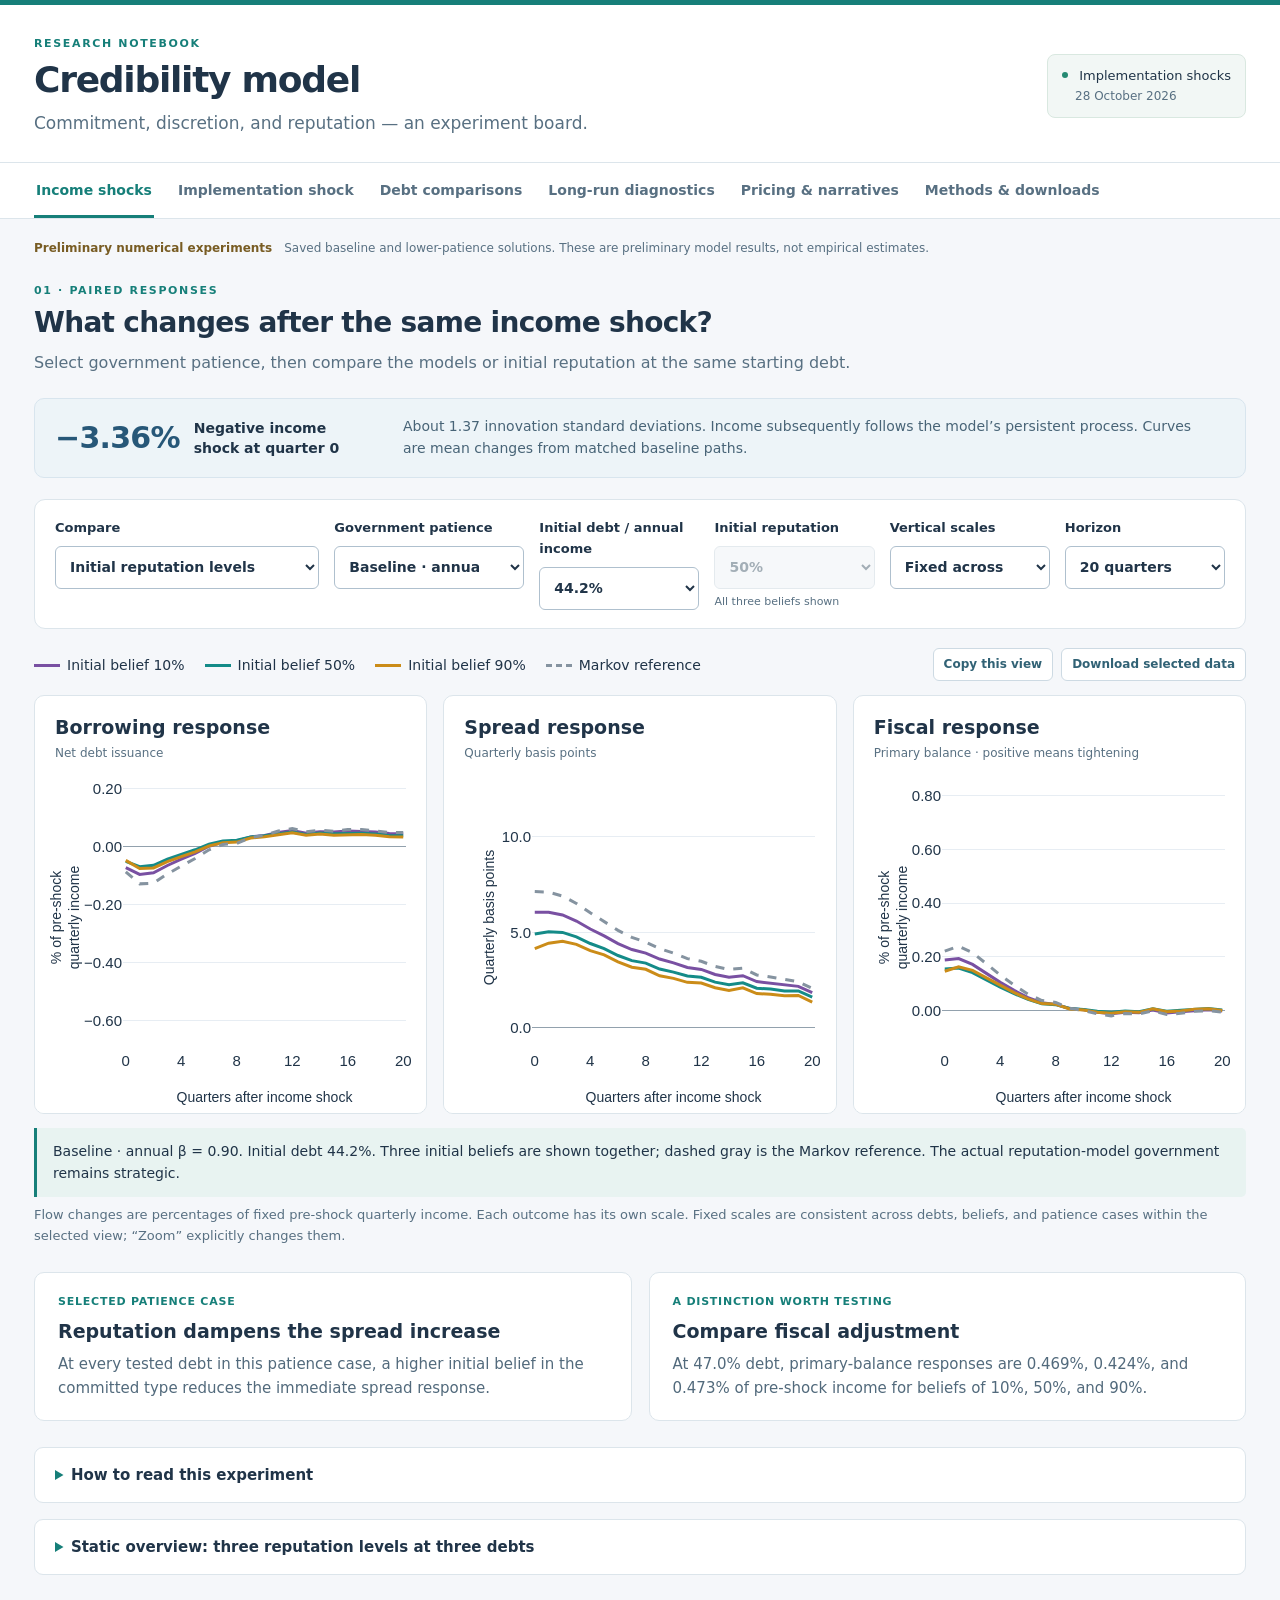
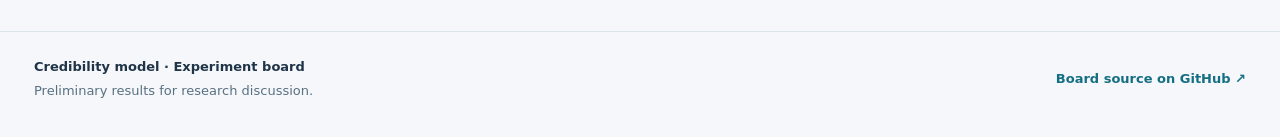
==== commit 260f29f4: "Publish experiment board from 3c2c78ba2b6be79af25ae52b2cc48c3331a10e66" ====
--- a/index.html
+++ b/index.html
@@ -7,6 +7,7 @@
   <title>Credibility model · Experiment board</title>
   <link rel="stylesheet" href="assets/board.css">
   <script defer src="assets/plotly.min.js"></script>
+  <script defer src="assets/implementation.js"></script>
   <script defer src="assets/board.js"></script>
 </head>
 <body>
@@ -14,12 +15,13 @@
   <header class="masthead">
     <div class="masthead-inner">
       <div><p class="eyebrow">RESEARCH NOTEBOOK</p><h1>Credibility model</h1><p class="lead">Commitment, discretion, and reputation — an experiment board.</p></div>
-      <div class="version"><span class="status-dot"></span> Patience comparison <span class="version-date" id="updated-date">27 October 2026</span></div>
+      <div class="version"><span class="status-dot"></span> Implementation shocks <span class="version-date" id="updated-date">28 October 2026</span></div>
     </div>
   </header>
   <nav class="section-nav" aria-label="Experiments">
     <div class="nav-inner" role="tablist" aria-label="Experiment sections">
       <button id="tab-shocks" role="tab" aria-controls="shocks" aria-selected="true" data-section="shocks">Income shocks</button>
+      <button id="tab-implementation" role="tab" aria-controls="implementation" aria-selected="false" data-section="implementation">Implementation shock</button>
       <button id="tab-debt" role="tab" aria-controls="debt-section" aria-selected="false" data-section="debt">Debt comparisons</button>
       <button id="tab-longrun" role="tab" aria-controls="longrun" aria-selected="false" data-section="longrun">Long-run diagnostics</button>
       <button id="tab-pricing" role="tab" aria-controls="pricing" aria-selected="false" data-section="pricing">Pricing &amp; narratives</button>
@@ -57,8 +59,38 @@
       <details class="figure-box" id="reputation-figure"><summary>Static overview: three reputation levels at three debts</summary><a href="assets/figures/reputation_by_initial_debt.png" target="_blank" rel="noopener"><img src="assets/figures/reputation_by_initial_debt.png" alt="Nine panels compare initial reputation beliefs of 10, 50, and 90 percent at three starting debts." loading="lazy"></a></details>
     </section>
 
+    <section id="implementation" class="board-section" role="tabpanel" aria-labelledby="tab-implementation" hidden>
+      <div class="section-heading"><div><p class="eyebrow">02 · LEARNING FROM IMPLEMENTATION</p><h2>How does a borrowing miss change credibility?</h2><p>A one-time surprise in realized borrowing, with the fiscal rule unchanged. Compare the resulting belief revisions and policy responses across patience levels.</p></div></div>
+      <div class="shock-banner"><div><strong id="implementation-size">+0.05</strong><span id="implementation-shock-label">Borrowing overshoot at quarter 0</span></div><p id="implementation-design">Loading the saved experiment…</p></div>
+      <div class="controls" aria-label="Implementation shock controls">
+        <label for="implementation-arm">Implementation surprise<select id="implementation-arm"><option value="positive">Borrowing overshoot (+0.05)</option><option value="negative">Borrowing undershoot (−0.05)</option></select></label>
+        <label for="implementation-patience">Government patience<select id="implementation-patience"><option value="both">Compare both patience cases</option><option value="baseline">Baseline · annual β 0.90</option><option value="lower">Lower patience · annual β 0.85</option></select></label>
+        <label for="implementation-scale">Vertical scales<select id="implementation-scale"><option value="fixed">Fixed across patience cases</option><option value="zoom">Zoom to selected curves</option></select></label>
+        <label for="implementation-horizon">Horizon<select id="implementation-horizon"><option value="20">20 quarters</option><option value="40" selected>40 quarters</option></select></label>
+      </div>
+      <div class="chart-toolbar"><div class="legend" id="implementation-legend" aria-label="Implementation chart legend"></div><div class="chart-actions"><button id="implementation-share" class="quiet-button" disabled>Copy this view</button><button id="implementation-download" class="quiet-button" disabled>Download selected data</button></div></div>
+      <div class="charts implementation-charts" id="implementation-grid" aria-busy="true">
+        <article class="chart-panel"><h3>Credibility response</h3><p>Posterior committed probability · percentage points</p><div id="implementation-belief" class="plot" role="img" aria-label="Credibility response after observing borrowing"></div></article>
+        <article class="chart-panel"><h3>Spread response</h3><p>Quarterly basis points</p><div id="implementation-spread" class="plot" role="img" aria-label="Spread response to the implementation surprise"></div></article>
+        <article class="chart-panel"><h3>Borrowing response</h3><p>Net debt issuance</p><div id="implementation-borrowing" class="plot" role="img" aria-label="Net borrowing response to the implementation surprise"></div></article>
+        <article class="chart-panel"><h3>Fiscal response</h3><p>Primary balance · positive means tightening</p><div id="implementation-fiscal" class="plot" role="img" aria-label="Primary balance response to the implementation surprise"></div></article>
+      </div>
+      <p id="implementation-summary" class="selection-summary" aria-live="polite">Loading saved responses…</p>
+      <p class="units-note">Responses are differences from zero implementation noise at quarter 0. The actual government remains strategic in these paths. Credibility is measured after observing each quarter’s borrowing; flow responses use fixed reference quarterly income. Hover for paired Monte Carlo standard errors.</p>
+      <div class="insight-grid"><article class="insight"><span class="small-label">Dynamic credibility</span><h3>Temporary noise, persistent consequences</h3><p>The implementation shock is independent over time. Persistence comes from the resulting debt, beliefs, and policy choices. Investors observe borrowing, not its decomposition into intended policy and noise.</p></article><article class="insight"><span class="small-label">Intended policy</span><h3 id="implementation-policy-title">How does the government respond?</h3><p id="implementation-policy">Loading the selected experiment…</p></article></div>
+      <div class="table-card"><h3>What accounts for the immediate spread response?</h3><p>Change debt first at the zero-shock posterior, then change beliefs at the new debt. This is order-dependent accounting using the saved price function.</p><div class="table-scroll"><table><thead><tr><th scope="col">Patience case</th><th scope="col">Credibility<br><span>zero noise → selected shock</span></th><th scope="col">Debt component<br><span>quarterly bp</span></th><th scope="col">Belief component<br><span>quarterly bp</span></th><th scope="col">Total spread change<br><span>quarterly bp</span></th></tr></thead><tbody id="implementation-impact-table"></tbody></table></div></div>
+      <div class="section-heading"><div><p class="eyebrow">PREDICTIVE COUNTERPART</p><h2>Does the observation predict later rule misses?</h2><p>Investors forecast both permanent government types, weighted by the posterior after observing borrowing. These forecasts include the change in inherited debt as well as learning about type.</p></div></div>
+      <div class="controls predictive-controls"><label for="implementation-tolerance">Illustrative excess threshold<select id="implementation-tolerance"><option value="0.025">0.025 debt units</option><option value="0.05" selected>0.05 debt units</option><option value="0.1">0.10 debt units</option></select></label></div>
+      <div class="table-card"><h3>Probability of at least one future borrowing excess</h3><p id="implementation-predictive-definition">Loading the predictive event definition…</p><div class="table-scroll"><table><thead><tr><th scope="col">Patience case / window</th><th scope="col">After zero noise</th><th scope="col">After selected shock</th><th scope="col">Change<br><span>percentage points</span></th><th scope="col">Monte Carlo SE<br><span>of the change, pp</span></th></tr></thead><tbody id="implementation-predictive-table"></tbody></table></div></div>
+      <p class="units-note">These are posterior predictive probabilities. A rule exceedance is an illustrative measurement event; the model has no literal plan-abandonment decision. Quarter 0 is excluded. Predictive simulations use 2,000 paths per permanent type over the next four quarters.</p>
+      <div class="method-grid"><article class="method-card"><h3>1 · Downgrade and later delivery</h3><p>The table gives a counterpart based on observed implementation. A downgrade before any fiscal deterioration would require an additional public information signal in the model.</p></article><article class="method-card"><h3>2 · News and repricing</h3><p>The rule stays fixed, while observed borrowing changes debt and credibility together. The decomposition separates their accounting contributions; it is not an independently identified information shock.</p></article><article class="method-card"><h3>3 · Credibility as a buffer</h3><p>The <a href="#shocks">income-shock experiment</a> compares the same adverse income shock across initial credibility levels while beliefs evolve.</p></article></div>
+      <details class="method-box"><summary>Experiment design and numerical checks</summary><div class="details-content"><p>Initial debt is 44.1634% of annual income, income is at node 11, and prior credibility is 50%. The strategic government chooses its intended borrowing before the quarter-0 implementation shock. Realized borrowing equals that target plus 0, +0.05, or −0.05. Zero noise can itself convey news, so its posterior need not equal the 50% prior.</p><p>The response paths use 2,000 matched draws over quarters 0–40, shared across arms and patience cases. The baseline annual discount factor is 0.90; lower patience is 0.85. These experiments evaluate previously solved policies and prices without solving a new equilibrium. Both use the same committed rule and other primitives.</p><p>Response paths clamp updated beliefs to the saved belief grid. Predictive forecasts carry raw Bayesian beliefs and clamp policy lookups; no boundary visits occur in their four-quarter window. No debt-grid excursions occur in either experiment. Native-simulator discrepancies are zero and maximum budget errors are below 10<sup>−15</sup>. The downloadable checks report belief-clamp counts. Monte Carlo errors exclude parameter and equilibrium-approximation uncertainty.</p></div></details>
+      <details class="figure-box"><summary>Static overview: positive borrowing overshoot, both patience cases</summary><a href="assets/figures/implementation_shock_paths.png" target="_blank" rel="noopener"><img src="assets/figures/implementation_shock_paths.png" alt="Four panels show credibility, spreads, borrowing and primary balance after a positive borrowing overshoot under both patience cases." loading="lazy"></a></details>
+      <p class="implementation-downloads"><a href="downloads/implementation_shock_paths.pdf" download>Download overview PDF</a> · <a href="data/implementation_shock_responses.csv" download>All response paths (CSV)</a> · <a href="data/implementation_shock_predictive_adherence.csv" download>Predictive forecasts (CSV)</a> · <a href="#methods">All data and checks</a></p>
+    </section>
+
     <section id="debt-section" class="board-section" role="tabpanel" aria-labelledby="tab-debt" hidden>
-      <div class="section-heading"><div><p class="eyebrow">02 · STATE DEPENDENCE</p><h2>How does starting debt change the response?</h2><p>Five shared starting debt levels: 41.9%, 43.0%, 44.2%, 45.8%, and 47.0% of annual income.</p></div></div>
+      <div class="section-heading"><div><p class="eyebrow">03 · STATE DEPENDENCE</p><h2>How does starting debt change the response?</h2><p>Five shared starting debt levels: 41.9%, 43.0%, 44.2%, 45.8%, and 47.0% of annual income.</p></div></div>
       <div class="controls debt-controls"><label for="debt-patience">Government patience<select id="debt-patience" disabled><option>Loading…</option></select></label></div>
       <p id="debt-case-note" class="selection-summary">Loading the selected patience case…</p>
       <p id="debt-figures-pending" class="units-note" hidden>Static figures are not included for this case. The Income shocks tab contains its response charts at all five debts.</p>
@@ -70,7 +102,7 @@
     </section>
 
     <section id="longrun" class="board-section" role="tabpanel" aria-labelledby="tab-longrun" hidden>
-      <div class="section-heading"><div><p class="eyebrow">03 · SUPPORT &amp; CONVERGENCE</p><h2>Where do the simulated economies spend their time?</h2><p>Baseline annual β = 0.90. Long-run diagnostics from different starting debts, incomes, and beliefs.</p></div></div>
+      <div class="section-heading"><div><p class="eyebrow">04 · SUPPORT &amp; CONVERGENCE</p><h2>Where do the simulated economies spend their time?</h2><p>Baseline annual β = 0.90. Long-run diagnostics from different starting debts, incomes, and beliefs.</p></div></div>
       <div class="callout"><strong>Common central debt range: about 40.0–47.7%</strong><p>This is the overlap of the central 90% marginal debt ranges across Ramsey, Markov, and both permanent reputation types.</p></div>
       <div class="table-card"><h3>Long-run numerical means</h3><p>Selected reference starts; final 2,000 of 4,000 quarters across 32 paths.</p><div class="table-scroll"><table><thead><tr><th scope="col">Model / permanent type</th><th scope="col">Mean debt<br><span>% annual income</span></th><th scope="col">Mean spread<br><span>quarterly bp</span></th><th scope="col">Central 90% debt range<br><span>% annual income</span></th></tr></thead><tbody id="longrun-table"></tbody></table></div></div>
       <figure class="wide-figure"><a href="assets/figures/long_run_support_and_conditional_spreads.png" target="_blank" rel="noopener"><img src="assets/figures/long_run_support_and_conditional_spreads.png" alt="Long-run debt distributions and spreads conditional on debt and middle income." loading="lazy"></a><figcaption>The strategic reputation case approaches Markov as its type is learned. The committed-type case remains distinct.</figcaption></figure>
@@ -79,15 +111,15 @@
     </section>
 
     <section id="pricing" class="board-section" role="tabpanel" aria-labelledby="tab-pricing" hidden>
-      <div class="section-heading"><div><p class="eyebrow">04 · TOWARD MEASUREMENT</p><h2>Connect model states to observable behavior</h2><p>Baseline annual β = 0.90. State-contingent pricing and an illustrative bridge between type beliefs and delivery.</p></div></div>
+      <div class="section-heading"><div><p class="eyebrow">05 · TOWARD MEASUREMENT</p><h2>Connect model states to observable behavior</h2><p>Baseline annual β = 0.90. State-contingent pricing and an illustrative bridge between type beliefs and delivery.</p></div></div>
       <div class="insight-grid"><article class="insight"><span class="small-label">Prices at a given state</span><h3>Beliefs affect expected spreads</h3><p>At median income and roughly 45% debt, expected strategic-reputation spreads are 28.25, 18.84, and 12.10 quarterly basis points at beliefs of 10%, 50%, and 90%.</p></article><article class="insight"><span class="small-label">Narrative measurement</span><h3>A type belief is not a delivery probability</h3><p>Observable adherence also depends on the policy rule, incentives, state, and implementation noise. No mapping to observed narrative categories has yet been estimated.</p></article></div>
       <figure class="wide-figure"><a href="assets/figures/state_and_measurement_implications.png" target="_blank" rel="noopener"><img src="assets/figures/state_and_measurement_implications.png" alt="Expected spreads by debt at three reputation beliefs and an illustrative comparison of beliefs with delivery probabilities." loading="lazy"></a><figcaption>The delivery band is illustrative. This is a measurement-design exercise, not a fitted narrative credibility index.</figcaption></figure>
       <details class="method-box"><summary>Scope of the pricing result</summary><div class="details-content"><p>The result concerns confidence in the model’s particular committed rule. It is not a universal statement that credibility always lowers spreads. A reversal at 65% debt appears in the state exercise, but that debt level is a rare stress-state counterfactual outside the central range used here.</p></div></details>
     </section>
 
     <section id="methods" class="board-section" role="tabpanel" aria-labelledby="tab-methods" hidden>
-      <div class="section-heading"><div><p class="eyebrow">05 · REPRODUCIBILITY</p><h2>Methods, figures, and data</h2><p>Inspect the experiment definitions and download the outputs behind the board.</p></div></div>
-      <div class="method-grid"><article class="method-card"><h3>What changes</h3><p>Income-shock and debt charts compare annual discount factors of 0.90 and 0.85. The lower-patience equilibria are solved again, with all other primitives and the committed rule fixed. Long-run, pricing, and slide results retain the baseline.</p></article><article class="method-card"><h3>What is checked</h3><p>Paired accounting identities, equivalence with native simulation paths, Ramsey price promises, and independent reconstruction of impact statistics.</p></article><article class="method-card"><h3>What is uncertain</h3><p>Numerical approximation, rare Ramsey tails, and history-pool sampling. Monte Carlo standard errors exclude parameter and empirical uncertainty.</p></article></div>
+      <div class="section-heading"><div><p class="eyebrow">06 · REPRODUCIBILITY</p><h2>Methods, figures, and data</h2><p>Inspect the experiment definitions and download the outputs behind the board.</p></div></div>
+      <div class="method-grid"><article class="method-card"><h3>What changes</h3><p>Income-shock, implementation-shock, and debt charts compare annual discount factors of 0.90 and 0.85. The lower-patience equilibria are solved again, with all other primitives and the committed rule fixed. Long-run, pricing, and slide results retain the baseline.</p></article><article class="method-card"><h3>What is checked</h3><p>Paired accounting identities, equivalence with native simulation paths, Ramsey price promises, and independent reconstruction of impact statistics.</p></article><article class="method-card"><h3>What is uncertain</h3><p>Numerical approximation, rare Ramsey tails, and history-pool sampling. Monte Carlo standard errors exclude parameter and empirical uncertainty.</p></article></div>
       <details class="method-box" open><summary>Definitions and comparability</summary><div class="details-content"><p><strong>Borrowing:</strong> net face issuance, <em>b′ − (1 − δ)b</em>. <strong>Cash financing:</strong> <em>q[b′ − (1 − δ)b]</em>. <strong>Primary resource balance:</strong> <em>y − c</em>. The latter is the fiscal adjustment measure; tax and spending instruments are not separate model choices.</p><p><strong>Units:</strong> debt is scaled by annual income; response flows use fixed pre-shock quarterly income; diagnostic spreads use quarterly basis points. The original slide simulation series uses different spread units and should not be read as these diagnostic basis points.</p><p><strong>Cross-model comparison:</strong> Ramsey has inherited commitment promises and no implementation noise. Markov and reputation include implementation noise. The experiment compares the supplied models rather than isolating commitment while holding every other model feature fixed.</p><p><strong>Income shock:</strong> the middle income node is replaced at impact by the adjacent lower node, a 3.36056% decline (1.367 innovation standard deviations in logs). Future paths use the original discrete transition matrix and coupled draws.</p></div></details>
       <details class="method-box"><summary>Baseline parameterization and patience change</summary><div class="details-content"><p>The model period is a quarter. The table describes the baseline solution. Lower patience changes only β from 0.90<sup>1/4</sup> ≈ 0.974004 to 0.85<sup>1/4</sup> ≈ 0.960185. The lower-patience metadata download records the new solution and checks.</p><div class="table-scroll"><table class="parameter-table"><thead><tr><th scope="col">Parameter</th><th scope="col">Value</th></tr></thead><tbody id="parameters-table"></tbody></table></div><p id="committed-rule"></p></div></details>
       <div class="downloads-heading"><h3>Download the experiments</h3><p>CSV for analysis, PDF/PNG for discussion, and notes for assumptions and checks. <a href="downloads/experiment-data.zip" download>Download the data bundle (ZIP)</a>.</p></div><div id="downloads" class="download-groups"></div>
--- a/assets/board.css
+++ b/assets/board.css
@@ -10,3 +10,5 @@
 @media(prefers-reduced-motion:reduce){html{scroll-behavior:auto}*{transition:none!important}}
 
 .debt-controls{max-width:420px}.debt-controls label:first-child{min-width:0}
+.implementation-charts{grid-template-columns:repeat(2,minmax(0,1fr))}.predictive-controls{max-width:420px}.predictive-controls label:first-child{min-width:0}.implementation-downloads{font-size:14px;margin-top:22px;line-height:2}
+@media(max-width:850px){.implementation-charts{grid-template-columns:1fr}}
